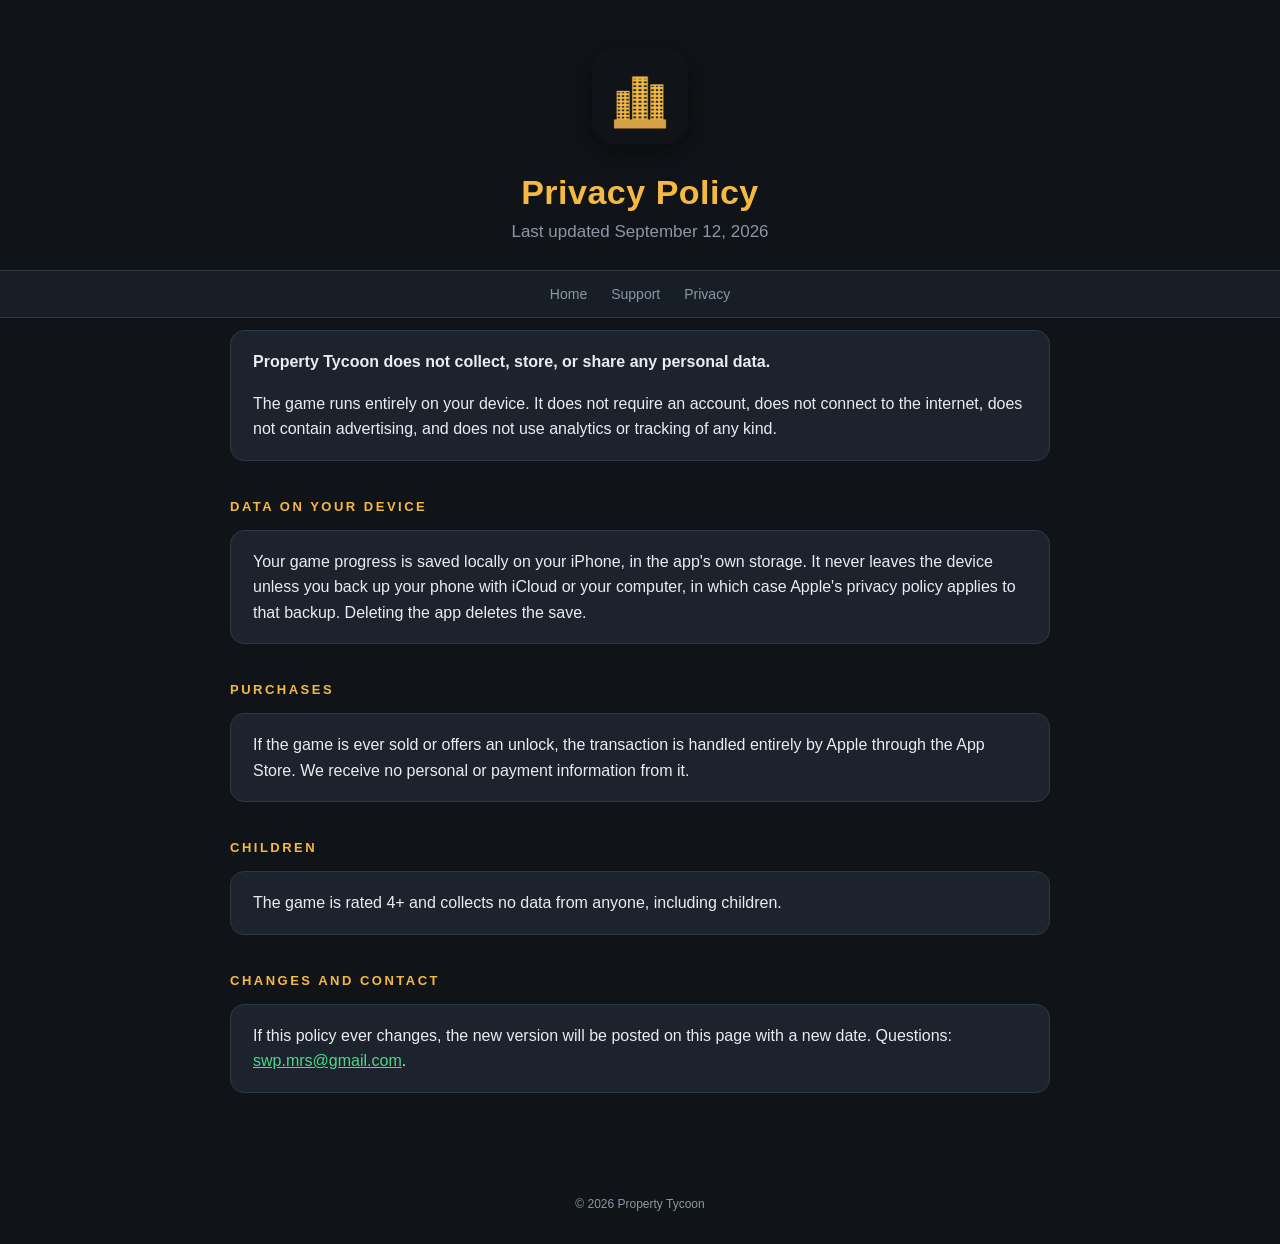
==== privacy.html @ c0980511 "Initial site: home, support and privacy pages Co-Authored-By: Claude Opus 5 <noreply@anthropic.com>" ====
<!doctype html>
<html lang="en">
<head>
<meta charset="utf-8">
<meta name="viewport" content="width=device-width, initial-scale=1">
<title>Privacy Policy · Property Tycoon</title>
<link rel="icon" href="img/logo.png">
<link rel="stylesheet" href="style.css">
</head>
<body>
<header><img src="img/logo.png" alt="" style="width:96px;border-radius:22px"><h1>Privacy Policy</h1><p class="tag">Last updated September 12, 2026</p></header>
<nav><a href="index.html">Home</a><a href="support.html">Support</a><a href="privacy.html">Privacy</a></nav>
<main>
  <div class="card">
    <p><strong>Property Tycoon does not collect, store, or share any personal data.</strong></p>
    <p>The game runs entirely on your device. It does not require an account, does not connect to the internet, does not contain advertising, and does not use analytics or tracking of any kind.</p>
  </div>
  <h2>Data on your device</h2>
  <div class="card">
    <p>Your game progress is saved locally on your iPhone, in the app's own storage. It never leaves the device unless you back up your phone with iCloud or your computer, in which case Apple's privacy policy applies to that backup. Deleting the app deletes the save.</p>
  </div>
  <h2>Purchases</h2>
  <div class="card">
    <p>If the game is ever sold or offers an unlock, the transaction is handled entirely by Apple through the App Store. We receive no personal or payment information from it.</p>
  </div>
  <h2>Children</h2>
  <div class="card">
    <p>The game is rated 4+ and collects no data from anyone, including children.</p>
  </div>
  <h2>Changes and contact</h2>
  <div class="card">
    <p>If this policy ever changes, the new version will be posted on this page with a new date. Questions: <a href="mailto:swp.mrs@gmail.com">swp.mrs@gmail.com</a>.</p>
  </div>
</main>
<footer>© 2026 Property Tycoon</footer>
</body>
</html>
---- style.css ----
:root { --bg:#101418; --panel:#181e25; --card:#1c232c; --border:#2e3843; --text:#e8edf2; --muted:#8a97a6; --gold:#f5b942; --gold2:#d6a046; --mint:#4cd98a; --blue:#5aa9f5; }
* { box-sizing: border-box; }
body { margin:0; background:var(--bg); color:var(--text); font-family: -apple-system, BlinkMacSystemFont, "Segoe UI", Roboto, Helvetica, Arial, sans-serif; line-height:1.6; }
header { text-align:center; padding:48px 20px 24px; }
header img { width:140px; border-radius:30px; box-shadow:0 8px 30px rgba(0,0,0,.45); }
h1 { color:var(--gold); font-size:34px; font-weight:800; letter-spacing:.5px; margin:20px 0 6px; line-height:1.2; }
h1 small { display:block; font-size:12px; color:var(--muted); letter-spacing:5px; font-weight:600; margin-bottom:6px; }
h2 { color:var(--gold); font-size:13px; font-weight:700; letter-spacing:2.5px; text-transform:uppercase; margin:36px 0 12px; }
.tag { color:var(--muted); font-size:17px; margin:0; }
main { max-width:860px; margin:0 auto; padding:0 20px 60px; }
.card { background:var(--card); border:1px solid var(--border); border-radius:14px; padding:18px 22px; margin:12px 0; }
.card p:first-child { margin-top:0; }
.card p:last-child { margin-bottom:0; }
.shots { display:grid; grid-template-columns: repeat(auto-fit, minmax(180px, 1fr)); gap:14px; }
.shots img { width:100%; border-radius:18px; border:1px solid var(--border); }
.btn { display:inline-block; font-weight:700; font-size:14px; color:#1a1200; background:var(--gold); padding:12px 22px; border-radius:12px; text-decoration:none; margin:16px 6px 0 0; }
nav { text-align:center; padding:12px; font-size:14px; border-top:1px solid var(--border); border-bottom:1px solid var(--border); background:var(--panel); }
nav a { color:var(--muted); margin:0 12px; text-decoration:none; }
nav a:hover { color:var(--gold); }
footer { text-align:center; color:var(--muted); font-size:12px; padding:30px; }
a { color:var(--mint); }
ul { padding-left:20px; margin:0; }
li { margin:6px 0; }
.muted { color:var(--muted); }
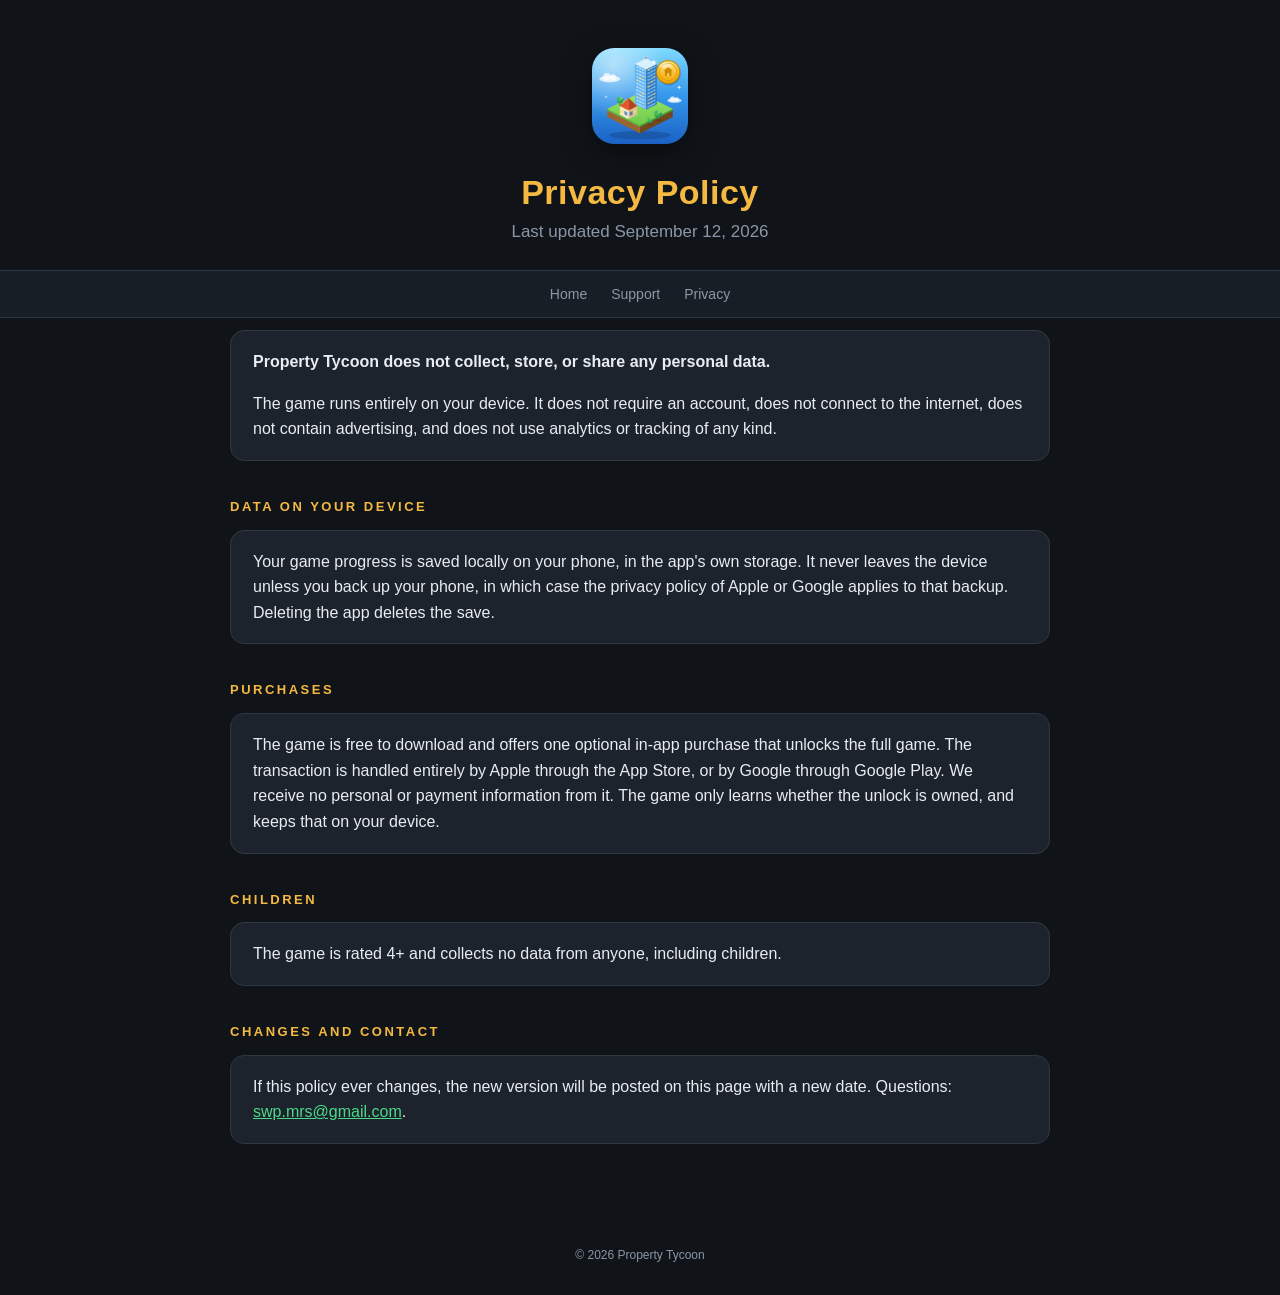
==== commit de3a5ca6: "Update site" ====
--- a/privacy.html
+++ b/privacy.html
@@ -17,11 +17,11 @@
   </div>
   <h2>Data on your device</h2>
   <div class="card">
-    <p>Your game progress is saved locally on your iPhone, in the app's own storage. It never leaves the device unless you back up your phone with iCloud or your computer, in which case Apple's privacy policy applies to that backup. Deleting the app deletes the save.</p>
+    <p>Your game progress is saved locally on your phone, in the app's own storage. It never leaves the device unless you back up your phone, in which case the privacy policy of Apple or Google applies to that backup. Deleting the app deletes the save.</p>
   </div>
   <h2>Purchases</h2>
   <div class="card">
-    <p>If the game is ever sold or offers an unlock, the transaction is handled entirely by Apple through the App Store. We receive no personal or payment information from it.</p>
+    <p>The game is free to download and offers one optional in-app purchase that unlocks the full game. The transaction is handled entirely by Apple through the App Store, or by Google through Google Play. We receive no personal or payment information from it. The game only learns whether the unlock is owned, and keeps that on your device.</p>
   </div>
   <h2>Children</h2>
   <div class="card">
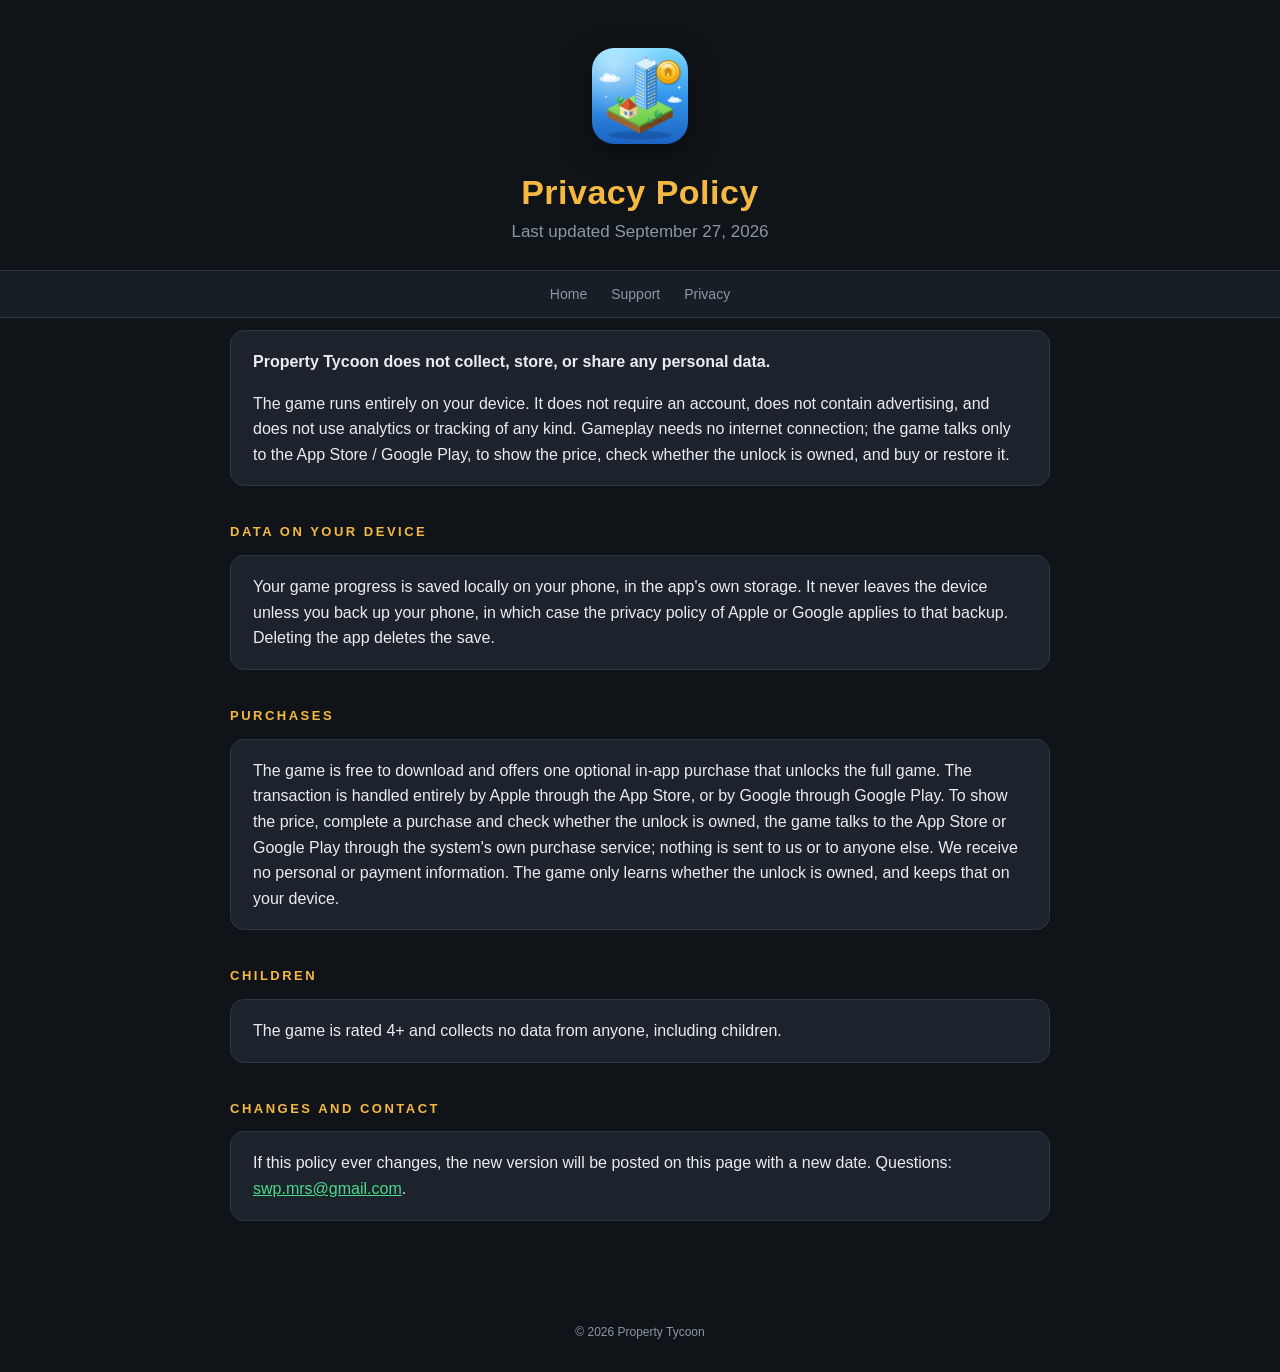
==== commit ca37b65a: "Storyline section, story FAQ, free tier, bankruptcy and purchase copy, privacy wording" ====
--- a/privacy.html
+++ b/privacy.html
@@ -8,12 +8,12 @@
 <link rel="stylesheet" href="style.css">
 </head>
 <body>
-<header><img src="img/logo.png" alt="" style="width:96px;border-radius:22px"><h1>Privacy Policy</h1><p class="tag">Last updated September 12, 2026</p></header>
+<header><img src="img/logo.png" alt="" style="width:96px;border-radius:22px"><h1>Privacy Policy</h1><p class="tag">Last updated September 27, 2026</p></header>
 <nav><a href="index.html">Home</a><a href="support.html">Support</a><a href="privacy.html">Privacy</a></nav>
 <main>
   <div class="card">
     <p><strong>Property Tycoon does not collect, store, or share any personal data.</strong></p>
-    <p>The game runs entirely on your device. It does not require an account, does not connect to the internet, does not contain advertising, and does not use analytics or tracking of any kind.</p>
+    <p>The game runs entirely on your device. It does not require an account, does not contain advertising, and does not use analytics or tracking of any kind. Gameplay needs no internet connection; the game talks only to the App Store / Google Play, to show the price, check whether the unlock is owned, and buy or restore it.</p>
   </div>
   <h2>Data on your device</h2>
   <div class="card">
@@ -21,7 +21,7 @@
   </div>
   <h2>Purchases</h2>
   <div class="card">
-    <p>The game is free to download and offers one optional in-app purchase that unlocks the full game. The transaction is handled entirely by Apple through the App Store, or by Google through Google Play. We receive no personal or payment information from it. The game only learns whether the unlock is owned, and keeps that on your device.</p>
+    <p>The game is free to download and offers one optional in-app purchase that unlocks the full game. The transaction is handled entirely by Apple through the App Store, or by Google through Google Play. To show the price, complete a purchase and check whether the unlock is owned, the game talks to the App Store or Google Play through the system's own purchase service; nothing is sent to us or to anyone else. We receive no personal or payment information. The game only learns whether the unlock is owned, and keeps that on your device.</p>
   </div>
   <h2>Children</h2>
   <div class="card">
